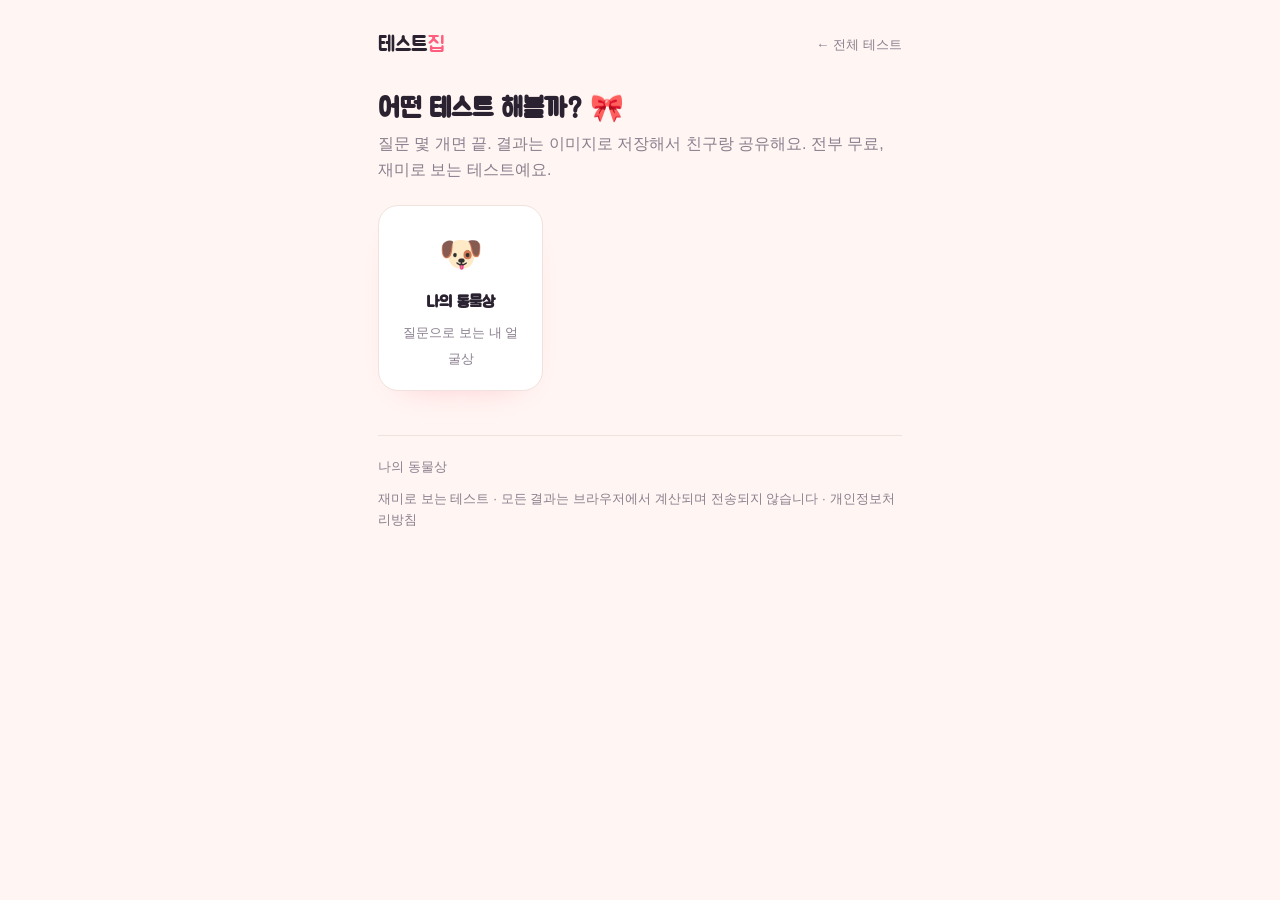
==== index.html @ 75715eb5 "테스트집 v1: 재사용 퀴즈 엔진 + 결과 공유카드 + 동물상 테스트 - 바이럴(공유) 레인, 패시브·공장형(테스트 추가=폴더+배열 한 줄) - 전부 클라이언트 사이드, Jua 폰" ====
<!doctype html>
<html lang="ko">
<head>
<meta charset="utf-8">
<meta name="viewport" content="width=device-width, initial-scale=1">
<title>테스트집 — 재미로 보는 심리·성향 테스트 모음</title>
<meta name="description" content="질문 몇 개로 보는 재미있는 성향·동물상 테스트. 회원가입 없이 바로, 결과는 이미지로 저장·공유. 친구랑 해보세요!">
<link rel="canonical" href="https://seam0814.github.io/typetest/">
<link rel="stylesheet" href="style.css">
</head>
<body>
<div class="wrap">
  <div id="site-header"></div>
  <h1>어떤 테스트 해볼까? 🎀</h1>
  <p class="sub">질문 몇 개면 끝. 결과는 이미지로 저장해서 친구랑 공유해요. 전부 무료, 재미로 보는 테스트예요.</p>
  <div id="tests"></div>
  <div id="site-footer"></div>
</div>
<script>window.SITE_ROOT="./";</script>
<script src="common.js"></script>
</body>
</html>
---- style.css ----
:root{
  --bg:#fff6f3; --card:#ffffff; --fg:#2a2230; --muted:#8a7f8e;
  --border:#f0e2dc; --accent:#ff5e7e; --accent2:#ff9a5a; --accent-fg:#fff;
  --soft:#fff0ef; --radius:20px;
  --head:"Jua","Noto Sans KR",sans-serif; --body:-apple-system,BlinkMacSystemFont,"Noto Sans KR",sans-serif;
}
@media (prefers-color-scheme:dark){:root:not([data-theme="light"]){
  --bg:#1a1420;--card:#241b2c;--fg:#f3ecf4;--muted:#b0a4b6;--border:#352a3e;--soft:#2a2033;}}
*{box-sizing:border-box}
body{margin:0;background:var(--bg);color:var(--fg);font-family:var(--body);line-height:1.6}
a{color:var(--accent)}
.wrap{max-width:560px;margin:0 auto;padding:16px 18px 64px}
.sitehead{display:flex;align-items:center;justify-content:space-between;padding:12px 0;margin-bottom:18px}
.brand{font-family:var(--head);font-size:1.3rem;text-decoration:none;color:var(--fg)}
.brand span{color:var(--accent)}
.sitehead .home{font-size:.84rem;color:var(--muted);text-decoration:none}
h1{font-family:var(--head);font-size:1.7rem;margin:.1em 0;line-height:1.3}
p.sub{color:var(--muted);margin:.3em 0 1.4em}
.tool,.card{background:var(--card);border:1px solid var(--border);border-radius:var(--radius);padding:22px;
  box-shadow:0 18px 40px -26px rgba(255,94,126,.5)}
.btn{display:block;width:100%;text-align:center;border:none;cursor:pointer;text-decoration:none;
  padding:16px;border-radius:16px;font-size:1.08rem;font-weight:700;color:#fff;font-family:var(--head);
  background:linear-gradient(100deg,var(--accent),var(--accent2));box-shadow:0 10px 26px -8px rgba(255,94,126,.6);margin-top:16px}
.btn:hover{opacity:.93}
.btn.sec{background:transparent;color:var(--accent);border:2px solid var(--border);box-shadow:none;margin-top:10px}
/* 퀴즈 */
.progress{height:8px;background:var(--soft);border-radius:999px;overflow:hidden;margin-bottom:14px}
.progress .bar{height:100%;background:linear-gradient(90deg,var(--accent),var(--accent2));transition:width .3s}
.qnum{font-family:var(--head);color:var(--accent);font-size:.9rem;margin-bottom:4px}
.q{font-family:var(--head);font-size:1.3rem;margin:.1em 0 1em;line-height:1.35}
.opts{display:flex;flex-direction:column;gap:10px}
.opt{text-align:left;padding:15px 16px;border:2px solid var(--border);border-radius:14px;background:var(--card);
  color:var(--fg);font-size:1rem;cursor:pointer;font-family:inherit;transition:.12s}
.opt:hover{border-color:var(--accent);background:var(--soft);transform:translateY(-1px)}
.rtype{text-align:center;padding:10px 0 6px}
.rtype .remoji{font-size:5rem;line-height:1}
.rtype h2{font-family:var(--head);font-size:1.6rem;margin:.3em 0 .3em;color:var(--accent)}
.rtype p{color:var(--fg);margin:.4em 0}
.err{color:#d33;margin-top:10px;display:none}.err.show{display:block}
/* 홈 */
.grid{display:grid;grid-template-columns:repeat(auto-fill,minmax(150px,1fr));gap:14px;margin-top:10px}
.testcard{display:block;text-decoration:none;color:var(--fg);background:var(--card);border:1px solid var(--border);
  border-radius:var(--radius);padding:20px;text-align:center;transition:.15s;box-shadow:0 14px 34px -26px rgba(255,94,126,.5)}
.testcard:hover{transform:translateY(-3px);border-color:var(--accent)}
.testcard .ic{font-size:2.2rem}
.testcard b{display:block;font-family:var(--head);margin:8px 0 3px}
.testcard small{color:var(--muted)}
.copy{margin-top:36px}.copy h2{font-family:var(--head);font-size:1.15rem;margin:1.3em 0 .4em}
details{border-top:1px solid var(--border);padding:12px 0}details summary{cursor:pointer;font-weight:700}
details p{color:var(--muted);margin:.5em 0 0}
.disc{font-size:.8rem;color:var(--muted);text-align:center;margin-top:16px}
.sitefoot{margin-top:44px;padding-top:20px;border-top:1px solid var(--border);font-size:.84rem;color:var(--muted)}
.sitefoot .fnav{display:flex;flex-wrap:wrap;gap:10px 16px;margin-bottom:10px}
.sitefoot a{color:var(--muted);text-decoration:none}.sitefoot a:hover{color:var(--accent)}
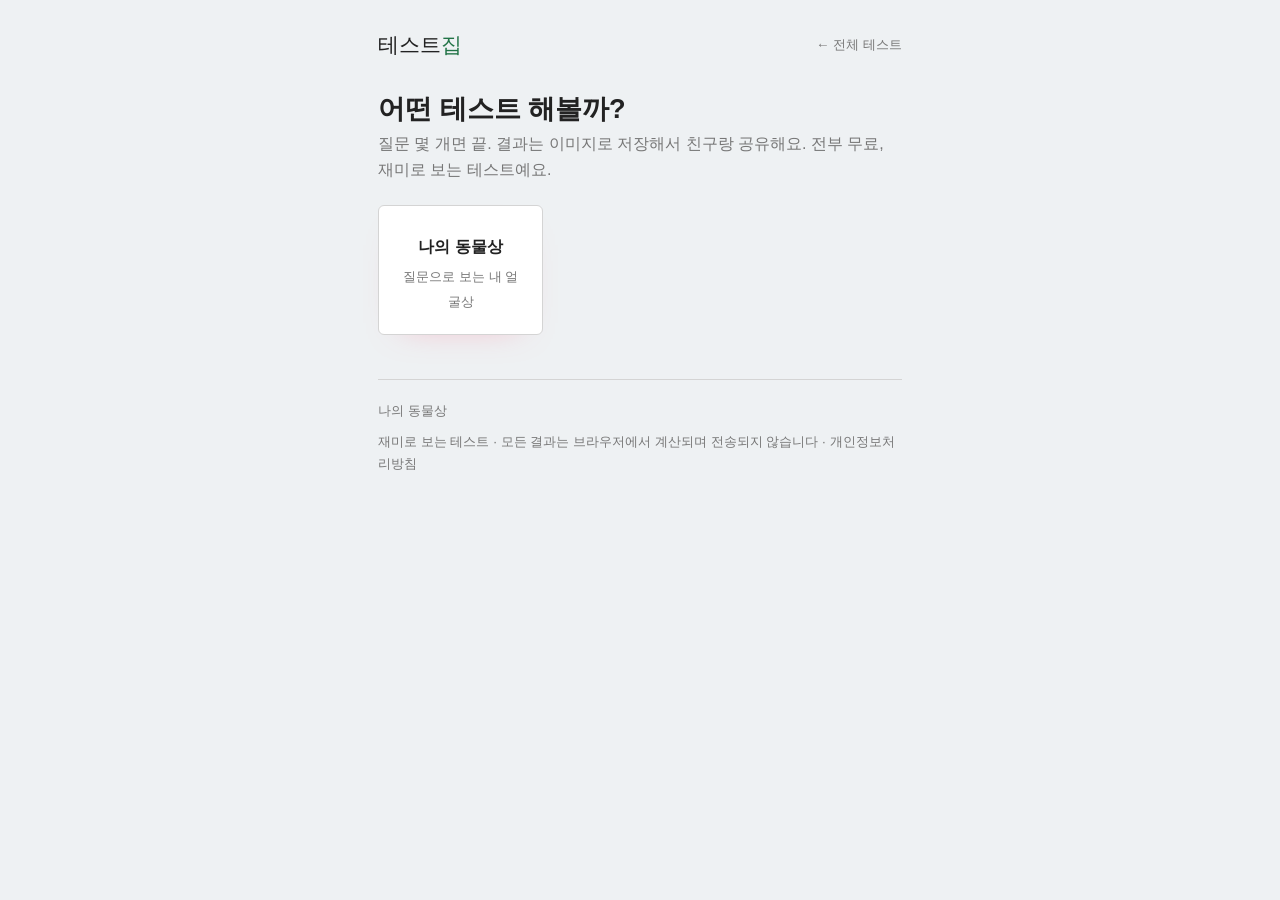
==== commit 0f871998: "typetest 중립 사무실 테마로 리테마(핑크·그라데이션 제거), 이모지 전부 제거 — 회사에서 보기 무난하게 Co-Authored-By: Claude Opus 4.8 <nore" ====
--- a/index.html
+++ b/index.html
@@ -11,7 +11,7 @@
 <body>
 <div class="wrap">
   <div id="site-header"></div>
-  <h1>어떤 테스트 해볼까? 🎀</h1>
+  <h1>어떤 테스트 해볼까? </h1>
   <p class="sub">질문 몇 개면 끝. 결과는 이미지로 저장해서 친구랑 공유해요. 전부 무료, 재미로 보는 테스트예요.</p>
   <div id="tests"></div>
   <div id="site-footer"></div>
--- a/style.css
+++ b/style.css
@@ -1,11 +1,11 @@
 :root{
-  --bg:#fff6f3; --card:#ffffff; --fg:#2a2230; --muted:#8a7f8e;
-  --border:#f0e2dc; --accent:#ff5e7e; --accent2:#ff9a5a; --accent-fg:#fff;
-  --soft:#fff0ef; --radius:20px;
-  --head:"Jua","Noto Sans KR",sans-serif; --body:-apple-system,BlinkMacSystemFont,"Noto Sans KR",sans-serif;
+  --bg:#eef1f3; --card:#ffffff; --fg:#222; --muted:#777;
+  --border:#d4d4d4; --accent:#217346; --accent2:#1b5e20; --accent-fg:#fff;
+  --soft:#eafaf0; --radius:6px;
+  --head:-apple-system,BlinkMacSystemFont,"맑은 고딕","Malgun Gothic","Noto Sans KR",sans-serif; --body:-apple-system,BlinkMacSystemFont,"맑은 고딕","Malgun Gothic","Noto Sans KR",sans-serif;
 }
 @media (prefers-color-scheme:dark){:root:not([data-theme="light"]){
-  --bg:#1a1420;--card:#241b2c;--fg:#f3ecf4;--muted:#b0a4b6;--border:#352a3e;--soft:#2a2033;}}
+  --bg:#1a1a1a;--card:#242424;--fg:#eee;--muted:#aaa;--border:#3a3a3a;--soft:#223322;}}
 *{box-sizing:border-box}
 body{margin:0;background:var(--bg);color:var(--fg);font-family:var(--body);line-height:1.6}
 a{color:var(--accent)}
@@ -20,12 +20,12 @@
   box-shadow:0 18px 40px -26px rgba(255,94,126,.5)}
 .btn{display:block;width:100%;text-align:center;border:none;cursor:pointer;text-decoration:none;
   padding:16px;border-radius:16px;font-size:1.08rem;font-weight:700;color:#fff;font-family:var(--head);
-  background:linear-gradient(100deg,var(--accent),var(--accent2));box-shadow:0 10px 26px -8px rgba(255,94,126,.6);margin-top:16px}
+  background:var(--accent);box-shadow:none;margin-top:16px}
 .btn:hover{opacity:.93}
 .btn.sec{background:transparent;color:var(--accent);border:2px solid var(--border);box-shadow:none;margin-top:10px}
 /* 퀴즈 */
 .progress{height:8px;background:var(--soft);border-radius:999px;overflow:hidden;margin-bottom:14px}
-.progress .bar{height:100%;background:linear-gradient(90deg,var(--accent),var(--accent2));transition:width .3s}
+.progress .bar{height:100%;background:var(--accent);transition:width .3s}
 .qnum{font-family:var(--head);color:var(--accent);font-size:.9rem;margin-bottom:4px}
 .q{font-family:var(--head);font-size:1.3rem;margin:.1em 0 1em;line-height:1.35}
 .opts{display:flex;flex-direction:column;gap:10px}
@@ -33,7 +33,7 @@
   color:var(--fg);font-size:1rem;cursor:pointer;font-family:inherit;transition:.12s}
 .opt:hover{border-color:var(--accent);background:var(--soft);transform:translateY(-1px)}
 .rtype{text-align:center;padding:10px 0 6px}
-.rtype .remoji{font-size:5rem;line-height:1}
+.rtype .remoji{font-size:0;line-height:1;display:none}
 .rtype h2{font-family:var(--head);font-size:1.6rem;margin:.3em 0 .3em;color:var(--accent)}
 .rtype p{color:var(--fg);margin:.4em 0}
 .err{color:#d33;margin-top:10px;display:none}.err.show{display:block}
@@ -42,7 +42,7 @@
 .testcard{display:block;text-decoration:none;color:var(--fg);background:var(--card);border:1px solid var(--border);
   border-radius:var(--radius);padding:20px;text-align:center;transition:.15s;box-shadow:0 14px 34px -26px rgba(255,94,126,.5)}
 .testcard:hover{transform:translateY(-3px);border-color:var(--accent)}
-.testcard .ic{font-size:2.2rem}
+.testcard .ic{font-size:0;display:none}
 .testcard b{display:block;font-family:var(--head);margin:8px 0 3px}
 .testcard small{color:var(--muted)}
 .copy{margin-top:36px}.copy h2{font-family:var(--head);font-size:1.15rem;margin:1.3em 0 .4em}
